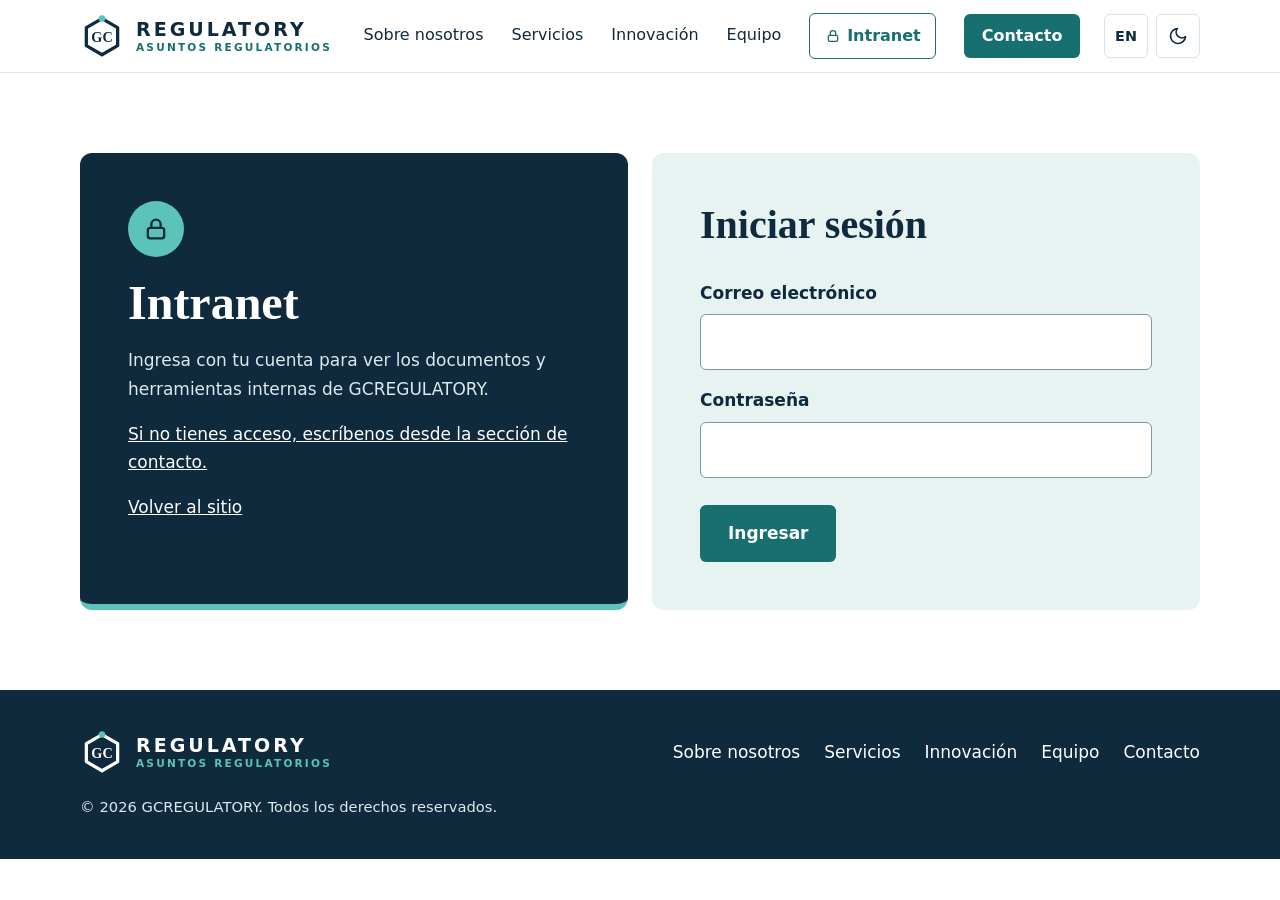
==== intranet.html @ 6e211afa "Intranet (login, panel, config), logos vectorizados y ajustes de menú y tarjetas Co-Authored-By: Cla" ====
<!DOCTYPE html>
<html lang="es">
<head>
  <meta charset="UTF-8">
  <meta name="viewport" content="width=device-width, initial-scale=1">
  <title>Intranet | GCREGULATORY</title>
  <meta name="description" content="Acceso privado para el equipo de GCREGULATORY.">
  <meta name="robots" content="noindex">
  <meta name="theme-color" content="#0f2a3d">
  <script>
    /* Por defecto la página se ve de día y en español. Solo cambia si la persona lo eligió antes. */
    try {
      if (localStorage.getItem('gc-tema') === 'oscuro') document.documentElement.setAttribute('data-tema', 'oscuro');
      if (localStorage.getItem('gc-idioma') === 'en') document.documentElement.lang = 'en';
    } catch (e) {}
  </script>
  <link rel="icon" href="assets/logo-simbolo.svg" type="image/svg+xml">
  <link rel="stylesheet" href="css/style.css">
</head>
<body id="top">

  <a class="saltar" href="#contenido">Saltar al contenido</a>

  <header class="cabecera">
    <div class="contenedor cabecera-interior">
      <a href="index.html" class="logo" aria-label="GCREGULATORY, ir al inicio">
        <svg viewBox="-2 -3 68 68" aria-hidden="true"><path d="M32 4 L56.2 18 V46 L32 60 L7.8 46 V18 Z" fill="none" stroke="currentColor" stroke-width="5" stroke-linejoin="round"/><circle cx="32" cy="4" r="5" fill="#5CC2BC"/><text x="32" y="40" text-anchor="middle" font-family="Georgia,Times New Roman,serif" font-size="22" font-weight="700" fill="currentColor">GC</text></svg>
        <span class="logo-texto">
          <span class="logo-nombre">REGULATORY</span>
          <span class="logo-lema">ASUNTOS REGULATORIOS</span>
        </span>
      </a>
      <div class="cabecera-acciones">
        <nav id="menu" class="menu" aria-label="Principal">
        <a href="index.html#nosotros">Sobre nosotros</a>
        <a href="index.html#servicios">Servicios</a>
        <a href="index.html#innovacion">Innovación</a>
        <a href="index.html#equipo">Equipo</a>
        <a href="intranet.html" class="menu-intranet" aria-current="page"><svg viewBox="0 0 24 24" fill="none" stroke="currentColor" stroke-width="2" stroke-linecap="round" stroke-linejoin="round" aria-hidden="true"><rect x="5" y="11" width="14" height="9" rx="2"/><path d="M8 11V8a4 4 0 0 1 8 0v3"/></svg>Intranet</a>
        <a href="index.html#contacto" class="menu-contacto">Contacto</a>
      </nav>
        <div class="herramientas">
          <button type="button" class="herramienta boton-idioma" data-no-trad lang="en" aria-label="Switch to English" title="Switch to English">
            <span class="idioma-texto" aria-hidden="true">EN</span>
          </button>
          <button type="button" class="herramienta boton-tema" data-no-trad aria-label="Activar modo noche" title="Activar modo noche">
            <svg class="icono-luna" viewBox="0 0 24 24" fill="none" stroke="currentColor" stroke-width="2" stroke-linecap="round" stroke-linejoin="round" aria-hidden="true"><path d="M21 12.8A9 9 0 1 1 11.2 3a7 7 0 0 0 9.8 9.8z"/></svg>
            <svg class="icono-sol" viewBox="0 0 24 24" fill="none" stroke="currentColor" stroke-width="2" stroke-linecap="round" stroke-linejoin="round" aria-hidden="true" hidden><circle cx="12" cy="12" r="4"/><path d="M12 2v2M12 20v2M4.9 4.9l1.4 1.4M17.7 17.7l1.4 1.4M2 12h2M20 12h2M4.9 19.1l1.4-1.4M17.7 6.3l1.4-1.4"/></svg>
          </button>
        </div>
      </div>
      <button class="menu-boton" type="button" aria-expanded="false" aria-controls="menu">Menú</button>
    </div>
  </header>

  <main id="contenido">
    <section class="seccion acceso">
      <div class="contenedor acceso-grilla">

        <div class="acceso-info">
          <span class="acceso-icono" aria-hidden="true">
            <svg viewBox="0 0 24 24" fill="none" stroke="currentColor" stroke-width="2" stroke-linecap="round" stroke-linejoin="round"><rect x="5" y="11" width="14" height="9" rx="2"/><path d="M8 11V8a4 4 0 0 1 8 0v3"/></svg>
          </span>
          <h1>Intranet</h1>
          <p>Ingresa con tu cuenta para ver los documentos y herramientas internas de GCREGULATORY.</p>
          <p><a href="index.html#contacto">Si no tienes acceso, escríbenos desde la sección de contacto.</a></p>
          <p><a href="index.html">Volver al sitio</a></p>
        </div>

        <div class="acceso-form">
          <h2>Iniciar sesión</h2>
          <div id="aviso-intranet" class="aviso" role="alert" tabindex="-1" hidden></div>
          <form id="form-intranet" action="intranet-login.php" method="post" novalidate>
            <label for="correo-intranet">Correo electrónico</label>
            <input id="correo-intranet" name="correo" type="email" autocomplete="username" required>
            <label for="clave-intranet">Contraseña</label>
            <input id="clave-intranet" name="clave" type="password" autocomplete="current-password" required>
            <button type="submit" class="boton">Ingresar</button>
          </form>
        </div>

      </div>
    </section>
  </main>

  <footer class="pie">
    <div class="contenedor pie-interior">
      <div class="logo" role="img" aria-label="GCREGULATORY">
        <svg viewBox="-2 -3 68 68" aria-hidden="true"><path d="M32 4 L56.2 18 V46 L32 60 L7.8 46 V18 Z" fill="none" stroke="currentColor" stroke-width="5" stroke-linejoin="round"/><circle cx="32" cy="4" r="5" fill="#5CC2BC"/><text x="32" y="40" text-anchor="middle" font-family="Georgia,Times New Roman,serif" font-size="22" font-weight="700" fill="currentColor">GC</text></svg>
        <span class="logo-texto">
          <span class="logo-nombre">REGULATORY</span>
          <span class="logo-lema">ASUNTOS REGULATORIOS</span>
        </span>
      </div>
      <nav aria-label="Pie de página">
        <a href="index.html#nosotros">Sobre nosotros</a>
        <a href="index.html#servicios">Servicios</a>
        <a href="index.html#innovacion">Innovación</a>
        <a href="index.html#equipo">Equipo</a>
        <a href="index.html#contacto">Contacto</a>
      </nav>
      <p>&copy; <span id="anio"></span> GCREGULATORY. Todos los derechos reservados.</p>
    </div>
  </footer>

  <script src="js/main.js"></script>
</body>
</html>
---- css/style.css ----
/* ============ Variables (cambia los colores aquí) ============ */
:root {
  /* Paleta base */
  --marino: #0f2a3d;
  --verde: #17706f;
  --aqua: #5cc2bc;
  --menta: #e6f3f1;
  --durazno: #f3d3c4;
  --gris: #7e98a6;
  --texto-claro: #dce9ee;

  /* Colores por función: modo día (el que se ve por defecto) */
  --fondo: #ffffff;
  --fondo-alterno: #e6f3f1;
  --superficie: #e6f3f1;
  --icono-fondo: #ffffff;
  --titulo: #0f2a3d;
  --texto: #0f2a3d;
  --suave: #4b6270;
  --linea: #d5e6e3;
  --enlace: #17706f;
  --primario: #17706f;
  --primario-texto: #ffffff;
  --primario-hover: #0f2a3d;
  --primario-hover-texto: #ffffff;
  --campo-fondo: #ffffff;
  --campo-borde: #7e98a6;
  --cabecera-fondo: rgba(255, 255, 255, .97);
  --ok-fondo: #e6f5ea; --ok-texto: #17592d; --ok-borde: #9fd3ae;
  --error-fondo: #fdeaea; --error-texto: #8a1f1f; --error-borde: #e5a5a5;

  --radio: 6px;
  --ancho: 1120px;
  --ancho-lectura: 720px;
  --fuente-titulos: Georgia, "Times New Roman", serif;
  --fuente-texto: "Segoe UI", system-ui, -apple-system, Arial, sans-serif;
  color-scheme: light;
}

/* Modo noche: solo cambian los colores por función */
[data-tema="oscuro"] {
  --fondo: #0a1a26;
  --fondo-alterno: #0f2a3a;
  --superficie: #12303f;
  --icono-fondo: #0a1a26;
  --titulo: #f2f7f8;
  --texto: #e4eef1;
  --suave: #a9bcc6;
  --linea: #24465a;
  --enlace: #5cc2bc;
  --primario: #5cc2bc;
  --primario-texto: #0f2a3d;
  --primario-hover: #a7e4df;
  --primario-hover-texto: #0f2a3d;
  --campo-fondo: #0f2a3d;
  --campo-borde: #4f7487;
  --cabecera-fondo: rgba(10, 26, 38, .95);
  --ok-fondo: #12372a; --ok-texto: #9fe0b5; --ok-borde: #2b6b4c;
  --error-fondo: #3a1c1f; --error-texto: #f5b5b5; --error-borde: #7a3a3f;
  color-scheme: dark;
}

*, *::before, *::after { box-sizing: border-box; }
html { scroll-behavior: smooth; scroll-padding-top: 84px; }
body {
  margin: 0;
  font-family: var(--fuente-texto);
  font-size: 1.0625rem;
  line-height: 1.7;
  color: var(--texto);
  background: var(--fondo);
  transition: background-color .25s, color .25s;
}

a { color: var(--enlace); }
a:hover { color: var(--titulo); }
:focus-visible { outline: 3px solid var(--enlace); outline-offset: 3px; }
.portada :focus-visible, .pie :focus-visible { outline-color: var(--aqua); }

@media (prefers-reduced-motion: reduce) {
  html { scroll-behavior: auto; }
  * { transition: none !important; animation: none !important; }
}

.contenedor { width: min(100% - 2.5rem, var(--ancho)); margin-inline: auto; }
.contenedor.angosto { width: min(100% - 2.5rem, var(--ancho-lectura)); }

.saltar {
  position: absolute; left: 1rem; top: -4rem; z-index: 100;
  background: var(--marino); color: #fff; padding: .6rem 1rem;
}
.saltar:focus { top: 1rem; }
.visualmente-oculto {
  position: absolute; width: 1px; height: 1px; overflow: hidden; clip: rect(0 0 0 0); white-space: nowrap;
}

/* ============ Cabecera ============ */
.cabecera {
  position: sticky; top: 0; z-index: 50;
  background: var(--cabecera-fondo);
  border-bottom: 1px solid var(--linea);
  backdrop-filter: blur(6px);
  transition: background-color .25s, border-color .25s;
}
.cabecera-interior { display: flex; align-items: center; justify-content: space-between; gap: 1rem; min-height: 72px; }
.cabecera-acciones { display: flex; align-items: center; }

.logo { display: flex; align-items: center; gap: 12px; text-decoration: none; color: var(--titulo); }
.logo svg { width: 44px; height: 44px; flex: none; }
.logo-texto { display: flex; flex-direction: column; line-height: 1.2; }
.logo-nombre { font-weight: 700; font-size: 1.19rem; letter-spacing: 3px; color: var(--titulo); }
.logo-lema { font-size: .66rem; font-weight: 600; letter-spacing: 2.2px; color: var(--enlace); }

.menu { display: flex; align-items: center; gap: 1.75rem; }
.menu a {
  color: var(--texto); text-decoration: none; font-weight: 500; font-size: 1rem;
  padding: 6px 0; border-bottom: 2px solid transparent;
  transition: color .2s, border-color .2s;
}
.menu a:hover { color: var(--enlace); border-bottom-color: var(--aqua); }
.menu .menu-intranet {
  display: inline-flex; align-items: center; gap: .4rem;
  border: 1px solid var(--enlace); border-radius: var(--radio); padding: .5rem .9rem;
  color: var(--enlace); font-weight: 600;
}
.menu .menu-intranet svg { width: 16px; height: 16px; flex: none; }
.menu .menu-intranet:hover { background: var(--fondo-alterno); border-color: var(--enlace); }
.menu .menu-contacto {
  background: var(--primario); color: var(--primario-texto); padding: .55rem 1.1rem; border-radius: var(--radio);
  border-bottom: 0; font-weight: 600; transition: background-color .2s, color .2s;
}
.menu .menu-contacto:hover { background: var(--primario-hover); color: var(--primario-hover-texto); }

/* Botones de idioma y de modo día / noche */
.herramientas { display: flex; align-items: center; gap: .5rem; margin-left: 1.5rem; }
.herramienta {
  display: grid; place-items: center; min-width: 44px; height: 44px; padding: 0 .6rem;
  border: 1px solid var(--linea); border-radius: var(--radio); background: transparent;
  color: var(--titulo); font: inherit; font-weight: 700; font-size: .9rem; cursor: pointer;
  transition: background-color .2s, border-color .2s;
}
.herramienta:hover { background: var(--fondo-alterno); border-color: var(--enlace); }
.herramienta svg { width: 20px; height: 20px; }
.herramienta [hidden] { display: none; }

.menu-boton {
  display: none; font: inherit; font-weight: 600; color: var(--titulo);
  background: none; border: 1px solid var(--enlace); border-radius: var(--radio);
  padding: .45rem 1rem; cursor: pointer; min-height: 44px;
}

/* ============ Portada con carrusel ============ */
.portada {
  background: var(--marino); color: #fff;
  padding: clamp(3rem, 8vw, 5.5rem) 0 3.5rem;
  border-bottom: 6px solid var(--aqua);
}
.carrusel-ventana { min-height: 380px; touch-action: pan-y; }

.slide { display: flex; flex-wrap: wrap; gap: 3.5rem; align-items: center; animation: aparecer .4s ease; }
.slide[hidden] { display: none; }
@keyframes aparecer { from { opacity: 0; transform: translateY(8px); } to { opacity: 1; transform: none; } }

.slide-texto { flex: 1 1 440px; min-width: 0; }
.slide-titulo {
  font-family: var(--fuente-titulos); font-weight: 700; color: #fff;
  font-size: clamp(2.1rem, 5vw, 3.5rem); line-height: 1.12; letter-spacing: -.01em;
  margin: 0 0 1.25rem;
}
.slide-parrafo { font-size: 1.25rem; color: var(--texto-claro); max-width: 34rem; margin: 0 0 2rem; }

.slide-visual { flex: 1 1 360px; min-width: 0; height: 360px; border-radius: 12px; overflow: hidden; }
.slide-visual svg, .slide-visual img { display: block; width: 100%; height: 100%; }
.slide-visual img { object-fit: cover; }
.fondo-verde { background: var(--verde); }
.fondo-aqua { background: var(--aqua); }
.fondo-durazno { background: var(--durazno); }

.boton {
  display: inline-block; border: 0; cursor: pointer; font: inherit; font-weight: 600;
  background: var(--aqua); color: var(--marino);
  padding: .9rem 1.75rem; border-radius: var(--radio); text-decoration: none;
  transition: background-color .2s, color .2s;
}
.boton:hover { background: #fff; color: var(--marino); }

.carrusel-controles { display: flex; flex-wrap: wrap; align-items: center; gap: 1rem; margin-top: 2rem; }
.flecha {
  width: 48px; height: 48px; border-radius: 50%; cursor: pointer;
  display: grid; place-items: center; color: #fff;
  background: transparent; border: 1px solid var(--gris);
  transition: background-color .2s, border-color .2s;
}
.flecha:hover { border-color: #fff; background: rgba(255, 255, 255, .1); }
.flecha-sig { background: var(--aqua); border-color: var(--aqua); color: var(--marino); }
.flecha-sig:hover { background: #fff; border-color: #fff; }
.flecha svg { width: 20px; height: 20px; }
.flecha-pausa[hidden], .flecha-pausa [hidden] { display: none; }

.puntos { display: flex; align-items: center; margin-left: .5rem; }
.punto { display: flex; align-items: center; padding: 17px 4px; border: 0; background: transparent; cursor: pointer; }
.punto span { display: block; width: 10px; height: 10px; border-radius: 5px; background: var(--gris); transition: width .25s, background-color .25s; }
.punto[aria-current="true"] span { width: 36px; background: #fff; }
.contador { margin-left: auto; color: var(--texto-claro); font-size: .95rem; }

/* ============ Secciones ============ */
.seccion { padding: clamp(3.5rem, 8vw, 6rem) 0; transition: background-color .25s; }
.seccion.alterna { background: var(--fondo-alterno); }
.seccion h2 {
  font-family: var(--fuente-titulos);
  font-size: clamp(1.8rem, 4vw, 2.5rem); line-height: 1.2; color: var(--titulo);
  margin: 0 0 1.25rem;
}
.intro { color: var(--suave); max-width: 40rem; margin: 0 0 2rem; }
.destacado { font-weight: 700; color: var(--titulo); font-size: 1.15rem; margin-top: 2rem; }

/* Servicios */
.banner { height: clamp(160px, 28vw, 280px); border-radius: var(--radio); overflow: hidden; margin-bottom: 2.5rem; background: var(--verde); }
.banner svg { display: block; width: 100%; height: 100%; }
.servicios { list-style: none; margin: 0; padding: 0; max-width: 820px; }
.servicios li { display: grid; grid-template-columns: 44px 1fr; gap: 1.25rem; padding: 1.5rem 0; border-top: 1px solid var(--linea); }
.servicios li:last-child { border-bottom: 1px solid var(--linea); }
.numero { display: grid; place-items: center; width: 44px; height: 44px; border-radius: 50%; background: var(--primario); color: var(--primario-texto); font-weight: 700; }
.servicios h3 { margin: .15rem 0 .35rem; font-size: 1.25rem; color: var(--titulo); }
.servicios p { margin: 0; color: var(--suave); }
.cierre { margin-top: 2rem; font-weight: 600; }

/* Innovación */
.tarjetas { list-style: none; margin: 0; padding: 0; display: grid; grid-template-columns: repeat(auto-fit, minmax(290px, 1fr)); gap: 1.5rem; }
.tarjeta { background: var(--superficie); border-radius: 12px; padding: 1.75rem; }
.icono { display: grid; place-items: center; width: 52px; height: 52px; border-radius: 50%; background: var(--icono-fondo); color: var(--enlace); margin-bottom: 1.1rem; }
.icono svg { width: 26px; height: 26px; }
.tarjeta h3 { margin: 0 0 .5rem; font-size: 1.25rem; color: var(--titulo); }
.tarjeta p { margin: 0; color: var(--suave); }
.tarjeta { position: relative; transition: transform .25s ease, background-color .25s ease, box-shadow .25s ease; }
.tarjeta h3, .tarjeta p, .icono { transition: color .25s ease, background-color .25s ease; }
@media (hover: hover) {
  .tarjeta:hover, .tarjeta:focus-within {
    transform: scale(1.05); z-index: 1;
    background: var(--aqua);
    box-shadow: 0 14px 30px rgba(15, 42, 61, .25);
  }
  .tarjeta:hover h3, .tarjeta:focus-within h3 { color: var(--marino); }
  .tarjeta:hover p, .tarjeta:focus-within p { color: var(--marino); }
  .tarjeta:hover .icono, .tarjeta:focus-within .icono { background: #fff; color: var(--verde); }
}

/* Equipo */
.perfil { display: grid; grid-template-columns: 120px 1fr; gap: 1.75rem; align-items: start; padding: 2rem 0; border-top: 1px solid var(--linea); }
.perfil:first-of-type { border-top: 0; padding-top: .5rem; }
.foto {
  display: grid; place-items: center; width: 120px; height: 120px; border-radius: 50%;
  background: var(--primario); color: var(--primario-texto); font-family: var(--fuente-titulos); font-size: 2.6rem;
}
img.foto { display: block; object-fit: cover; }
.perfil h3 { margin: 0; font-size: 1.3rem; color: var(--titulo); }
.cargo { margin: 0 0 .5rem; color: var(--enlace); font-weight: 600; }
.perfil p:not(.cargo) { margin: 0; color: var(--suave); }
.credenciales { margin: .9rem 0 0; padding-left: 1.25rem; color: var(--suave); font-size: 1rem; }
.credenciales li { margin-bottom: .4rem; }

/* Contacto */
.contacto-grilla { display: grid; grid-template-columns: 1fr 1.3fr; gap: clamp(2rem, 6vw, 4.5rem); align-items: start; }
.datos { list-style: none; margin: 0; padding: 0; }
.datos li { margin-bottom: 1.5rem; }
.dato-titulo { display: block; font-weight: 700; color: var(--titulo); }
.datos a { color: var(--texto); }
.datos a:hover { color: var(--enlace); }

form { display: flex; flex-direction: column; gap: .4rem; }
label { font-weight: 600; margin-top: .6rem; }
input, textarea {
  width: 100%; padding: .8rem .9rem; font: inherit; color: var(--texto);
  border: 1px solid var(--campo-borde); border-radius: var(--radio); background: var(--campo-fondo);
}
input:focus, textarea:focus { outline: 3px solid var(--aqua); outline-offset: 1px; border-color: var(--enlace); }
form .boton { background: var(--primario); color: var(--primario-texto); margin-top: 1.25rem; align-self: flex-start; }
form .boton:hover { background: var(--primario-hover); color: var(--primario-hover-texto); }
form .boton:disabled { opacity: .6; cursor: wait; }
.trampa { position: absolute; left: -9999px; }

.aviso { margin-bottom: 1.25rem; padding: .9rem 1.1rem; border-radius: var(--radio); font-weight: 500; border: 1px solid; }
.aviso.ok { background: var(--ok-fondo); color: var(--ok-texto); border-color: var(--ok-borde); }
.aviso.error { background: var(--error-fondo); color: var(--error-texto); border-color: var(--error-borde); }

/* ============ Intranet (acceso) ============ */
.seccion.acceso { padding: clamp(2.5rem, 7vw, 5rem) 0; }
.acceso-grilla { display: grid; grid-template-columns: 1fr 1fr; gap: 1.5rem; align-items: stretch; }
.acceso-info { background: var(--marino); color: var(--texto-claro); border-radius: 12px; border-bottom: 6px solid var(--aqua); padding: clamp(1.75rem, 5vw, 3rem); }
.acceso-info h1 { font-family: var(--fuente-titulos); font-size: clamp(2rem, 4.5vw, 3rem); line-height: 1.1; color: #fff; margin: 1.25rem 0 1rem; }
.acceso-info p { margin: 0 0 1rem; }
.acceso-info a { color: #fff; }
.acceso-info a:hover { color: var(--aqua); }
.acceso-icono { display: grid; place-items: center; width: 56px; height: 56px; border-radius: 50%; background: var(--aqua); color: var(--marino); }
.acceso-icono svg { width: 28px; height: 28px; }
.acceso-form { background: var(--superficie); border-radius: 12px; padding: clamp(1.75rem, 5vw, 3rem); }
.acceso-form h2 { margin-bottom: 1.25rem; }
.titulo-pagina { font-family: var(--fuente-titulos); font-size: clamp(1.8rem, 4vw, 2.5rem); line-height: 1.2; color: var(--titulo); margin: 0 0 1.25rem; }
.panel-datos { margin: 0 0 1.5rem; color: var(--suave); }
.panel-datos strong { color: var(--titulo); }
.boton-secundario { background: transparent; color: var(--titulo); border: 1px solid var(--enlace); }
.boton-secundario:hover { background: var(--fondo-alterno); color: var(--titulo); }
@media (max-width: 860px) { .acceso-grilla { grid-template-columns: 1fr; } }

/* ============ Pie ============ */
.pie { background: var(--marino); color: var(--texto-claro); padding: 2.5rem 0; }
.pie-interior { display: flex; flex-wrap: wrap; justify-content: space-between; gap: 1.25rem 2rem; align-items: center; }
.pie .logo { color: #fff; }
.pie .logo-nombre { color: #fff; }
.pie .logo-lema { color: var(--aqua); }
.pie nav { display: flex; flex-wrap: wrap; gap: .5rem 1.5rem; }
.pie nav a { color: #fff; text-decoration: none; }
.pie nav a:hover { color: var(--aqua); text-decoration: underline; }
.pie p { margin: 0; font-size: .92rem; }

/* ============ Botón flotante de WhatsApp ============ */
.wa-flotante {
  position: fixed; right: 1.5rem; bottom: 1.5rem; z-index: 60;
  display: flex; align-items: center; gap: .6rem;
  background: var(--verde); color: #fff; text-decoration: none; font-weight: 600;
  padding: .85rem 1.25rem; border-radius: 999px;
  box-shadow: 0 6px 20px rgba(15, 42, 61, .28);
  transition: background-color .2s, transform .2s;
}
.wa-flotante svg { width: 24px; height: 24px; flex: none; }
.wa-flotante:hover { background: var(--marino); color: #fff; transform: translateY(-2px); }
.wa-flotante:focus-visible { outline-color: var(--aqua); }
[data-tema="oscuro"] .wa-flotante { background: var(--aqua); color: var(--marino); }
[data-tema="oscuro"] .wa-flotante:hover { background: #fff; color: var(--marino); }

/* ============ Móvil ============ */
@media (max-width: 1100px) {
  .menu-boton { display: inline-block; }
  .herramientas { margin-left: 0; }
  .menu {
    display: none; position: absolute; left: 0; right: 0; top: 100%;
    flex-direction: column; align-items: stretch; gap: 0;
    background: var(--fondo); border-bottom: 1px solid var(--linea); padding: .5rem 1.25rem 1rem;
  }
  .menu.abierto { display: flex; }
  .menu a { padding: .8rem 0; border-bottom: 1px solid var(--linea); }
  .menu a:hover { border-bottom-color: var(--linea); }
  .menu .menu-intranet { margin-top: .75rem; justify-content: center; border-bottom: 1px solid var(--enlace); }
  .menu .menu-contacto { margin-top: .75rem; text-align: center; }
}
@media (max-width: 860px) {
  .contacto-grilla { grid-template-columns: 1fr; }
  .slide-visual { height: 280px; }
}
@media (max-width: 520px) {
  .cabecera-interior { gap: .5rem; }
  .logo { gap: 8px; }
  .logo svg { width: 38px; height: 38px; }
  .logo-nombre { font-size: 1rem; letter-spacing: 2px; }
  .logo-lema { letter-spacing: 1.4px; }
  .herramientas { gap: .35rem; }
  .herramienta { min-width: 44px; padding: 0 .4rem; }
  .menu-boton { padding: .45rem .7rem; }
  .wa-flotante { right: 1rem; bottom: 1rem; padding: .9rem; }
  .wa-flotante span { position: absolute; width: 1px; height: 1px; overflow: hidden; clip: rect(0 0 0 0); white-space: nowrap; }
  .perfil { grid-template-columns: 1fr; }
  .foto { width: 96px; height: 96px; font-size: 2rem; }
  .servicios li { gap: 1rem; }
  .contador { margin-left: 0; }
}
@media (max-width: 420px) {
  .logo-lema { display: none; }
  .logo-nombre { font-size: .9rem; letter-spacing: 1.2px; }
  .logo svg { width: 34px; height: 34px; }
  .herramienta { min-width: 40px; }
  .menu-boton { padding: .45rem .55rem; font-size: .95rem; }
}
@media (max-width: 340px) {
  .logo-nombre { font-size: .8rem; letter-spacing: .6px; }
  .logo { gap: 6px; }
  .logo svg { width: 30px; height: 30px; }
  .herramienta { min-width: 38px; }
  .herramientas { gap: .25rem; }
}
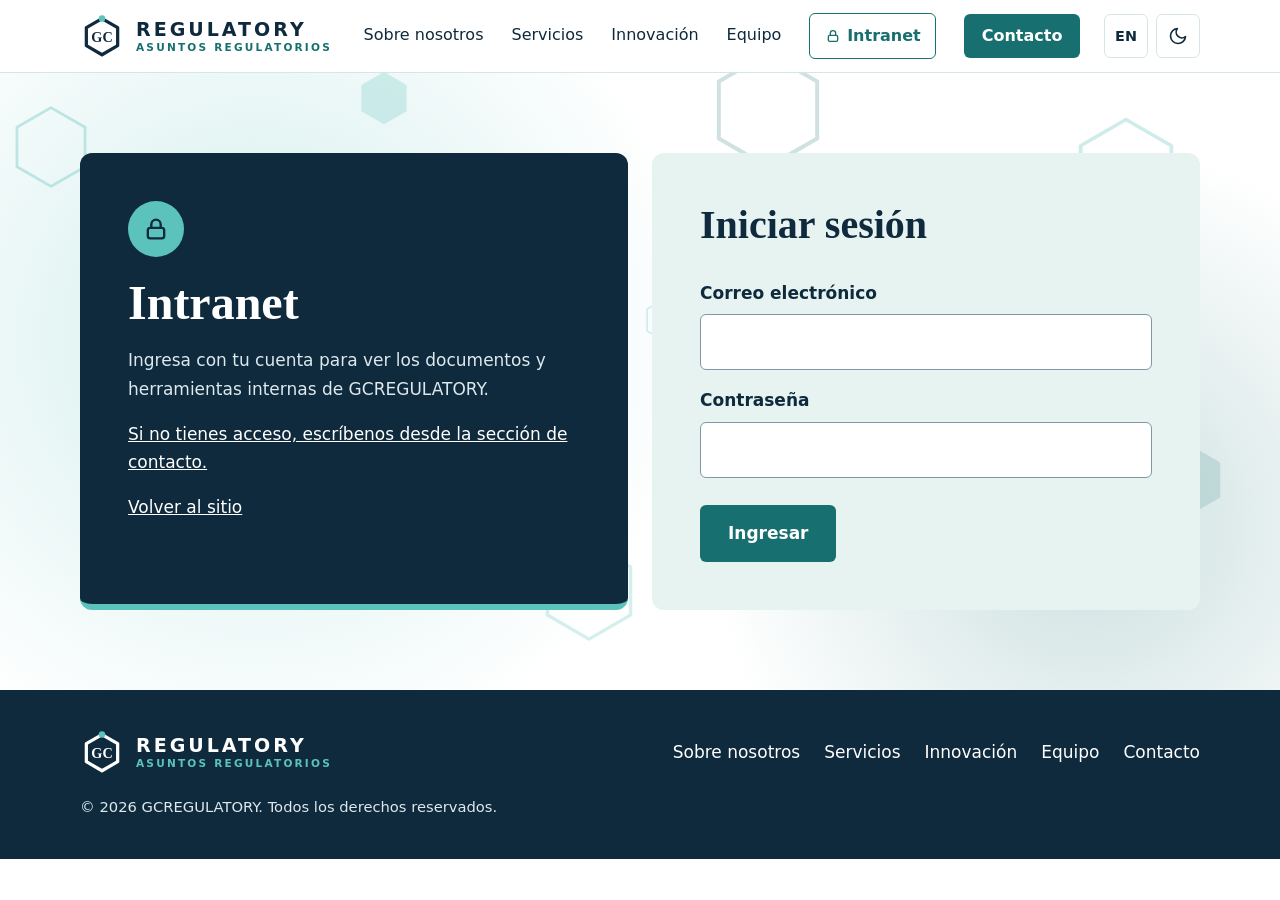
==== commit 64ab0556: "Intranet: fondo animado con hexágonos flotantes Co-Authored-By: Claude Sonnet 5.5 <noreply@anthropic" ====
--- a/intranet.html
+++ b/intranet.html
@@ -55,6 +55,17 @@
 
   <main id="contenido">
     <section class="seccion acceso">
+        <div class="fondo-movil" aria-hidden="true">
+          <svg class="hex" viewBox="0 0 64 64" style="--x:4%;--y:12%;--t:90px;--o:0.35;--d:14s;--r:0s;--c:var(--aqua)"><path d="M32 4 L56.2 18 V46 L32 60 L7.8 46 V18 Z"/></svg>
+          <svg class="hex" viewBox="0 0 64 64" style="--x:14%;--y:70%;--t:150px;--o:0.22;--d:19s;--r:-6s;--c:var(--verde)"><path d="M32 4 L56.2 18 V46 L32 60 L7.8 46 V18 Z"/></svg>
+          <svg class="hex hex-lleno" viewBox="0 0 64 64" style="--x:30%;--y:4%;--t:60px;--o:0.4;--d:12s;--r:-3s;--c:var(--aqua)"><path d="M32 4 L56.2 18 V46 L32 60 L7.8 46 V18 Z"/></svg>
+          <svg class="hex" viewBox="0 0 64 64" style="--x:46%;--y:84%;--t:110px;--o:0.25;--d:17s;--r:-9s;--c:var(--aqua)"><path d="M32 4 L56.2 18 V46 L32 60 L7.8 46 V18 Z"/></svg>
+          <svg class="hex" viewBox="0 0 64 64" style="--x:60%;--y:6%;--t:130px;--o:0.2;--d:21s;--r:-4s;--c:var(--verde)"><path d="M32 4 L56.2 18 V46 L32 60 L7.8 46 V18 Z"/></svg>
+          <svg class="hex hex-lleno" viewBox="0 0 64 64" style="--x:74%;--y:78%;--t:70px;--o:0.4;--d:13s;--r:-7s;--c:var(--aqua)"><path d="M32 4 L56.2 18 V46 L32 60 L7.8 46 V18 Z"/></svg>
+          <svg class="hex" viewBox="0 0 64 64" style="--x:88%;--y:16%;--t:120px;--o:0.3;--d:18s;--r:-2s;--c:var(--aqua)"><path d="M32 4 L56.2 18 V46 L32 60 L7.8 46 V18 Z"/></svg>
+          <svg class="hex hex-lleno" viewBox="0 0 64 64" style="--x:93%;--y:66%;--t:80px;--o:0.25;--d:15s;--r:-11s;--c:var(--verde)"><path d="M32 4 L56.2 18 V46 L32 60 L7.8 46 V18 Z"/></svg>
+          <svg class="hex" viewBox="0 0 64 64" style="--x:52%;--y:40%;--t:50px;--o:0.3;--d:11s;--r:-5s;--c:var(--aqua)"><path d="M32 4 L56.2 18 V46 L32 60 L7.8 46 V18 Z"/></svg>
+        </div>
       <div class="contenedor acceso-grilla">
 
         <div class="acceso-info">
--- a/css/style.css
+++ b/css/style.css
@@ -284,7 +284,37 @@
 .aviso.error { background: var(--error-fondo); color: var(--error-texto); border-color: var(--error-borde); }
 
 /* ============ Intranet (acceso) ============ */
-.seccion.acceso { padding: clamp(2.5rem, 7vw, 5rem) 0; }
+.seccion.acceso { position: relative; overflow: hidden; padding: clamp(2.5rem, 7vw, 5rem) 0; }
+.seccion.acceso > .contenedor { position: relative; z-index: 1; }
+
+/* Fondo en movimiento: hexágonos (la forma del logo) que flotan despacio */
+.fondo-movil { position: absolute; inset: 0; z-index: 0; pointer-events: none; overflow: hidden; }
+.fondo-movil::before {
+  content: ""; position: absolute; width: 70%; aspect-ratio: 1; left: -15%; top: -30%; border-radius: 50%;
+  background: radial-gradient(circle, color-mix(in srgb, var(--aqua) 28%, transparent), transparent 70%);
+  animation: respirar 16s ease-in-out infinite alternate;
+}
+.fondo-movil::after {
+  content: ""; position: absolute; width: 60%; aspect-ratio: 1; right: -15%; bottom: -35%; border-radius: 50%;
+  background: radial-gradient(circle, color-mix(in srgb, var(--verde) 22%, transparent), transparent 70%);
+  animation: respirar 20s ease-in-out -8s infinite alternate;
+}
+.hex {
+  position: absolute; left: var(--x); top: var(--y); width: var(--t); height: var(--t);
+  margin: calc(var(--t) / -2) 0 0 calc(var(--t) / -2);
+  fill: none; stroke: var(--c); stroke-width: 2; stroke-linejoin: round; opacity: var(--o);
+  animation: flotar var(--d) ease-in-out var(--r) infinite alternate;
+}
+.hex-lleno { fill: var(--c); stroke: none; opacity: calc(var(--o) * .6); }
+[data-tema="oscuro"] .hex { opacity: calc(var(--o) * .7); }
+@keyframes flotar {
+  from { transform: translate(-28px, 34px) rotate(-14deg); }
+  to   { transform: translate(34px, -40px) rotate(18deg); }
+}
+@keyframes respirar {
+  from { transform: translate(0, 0) scale(1); }
+  to   { transform: translate(8%, 10%) scale(1.15); }
+}
 .acceso-grilla { display: grid; grid-template-columns: 1fr 1fr; gap: 1.5rem; align-items: stretch; }
 .acceso-info { background: var(--marino); color: var(--texto-claro); border-radius: 12px; border-bottom: 6px solid var(--aqua); padding: clamp(1.75rem, 5vw, 3rem); }
 .acceso-info h1 { font-family: var(--fuente-titulos); font-size: clamp(2rem, 4.5vw, 3rem); line-height: 1.1; color: #fff; margin: 1.25rem 0 1rem; }
